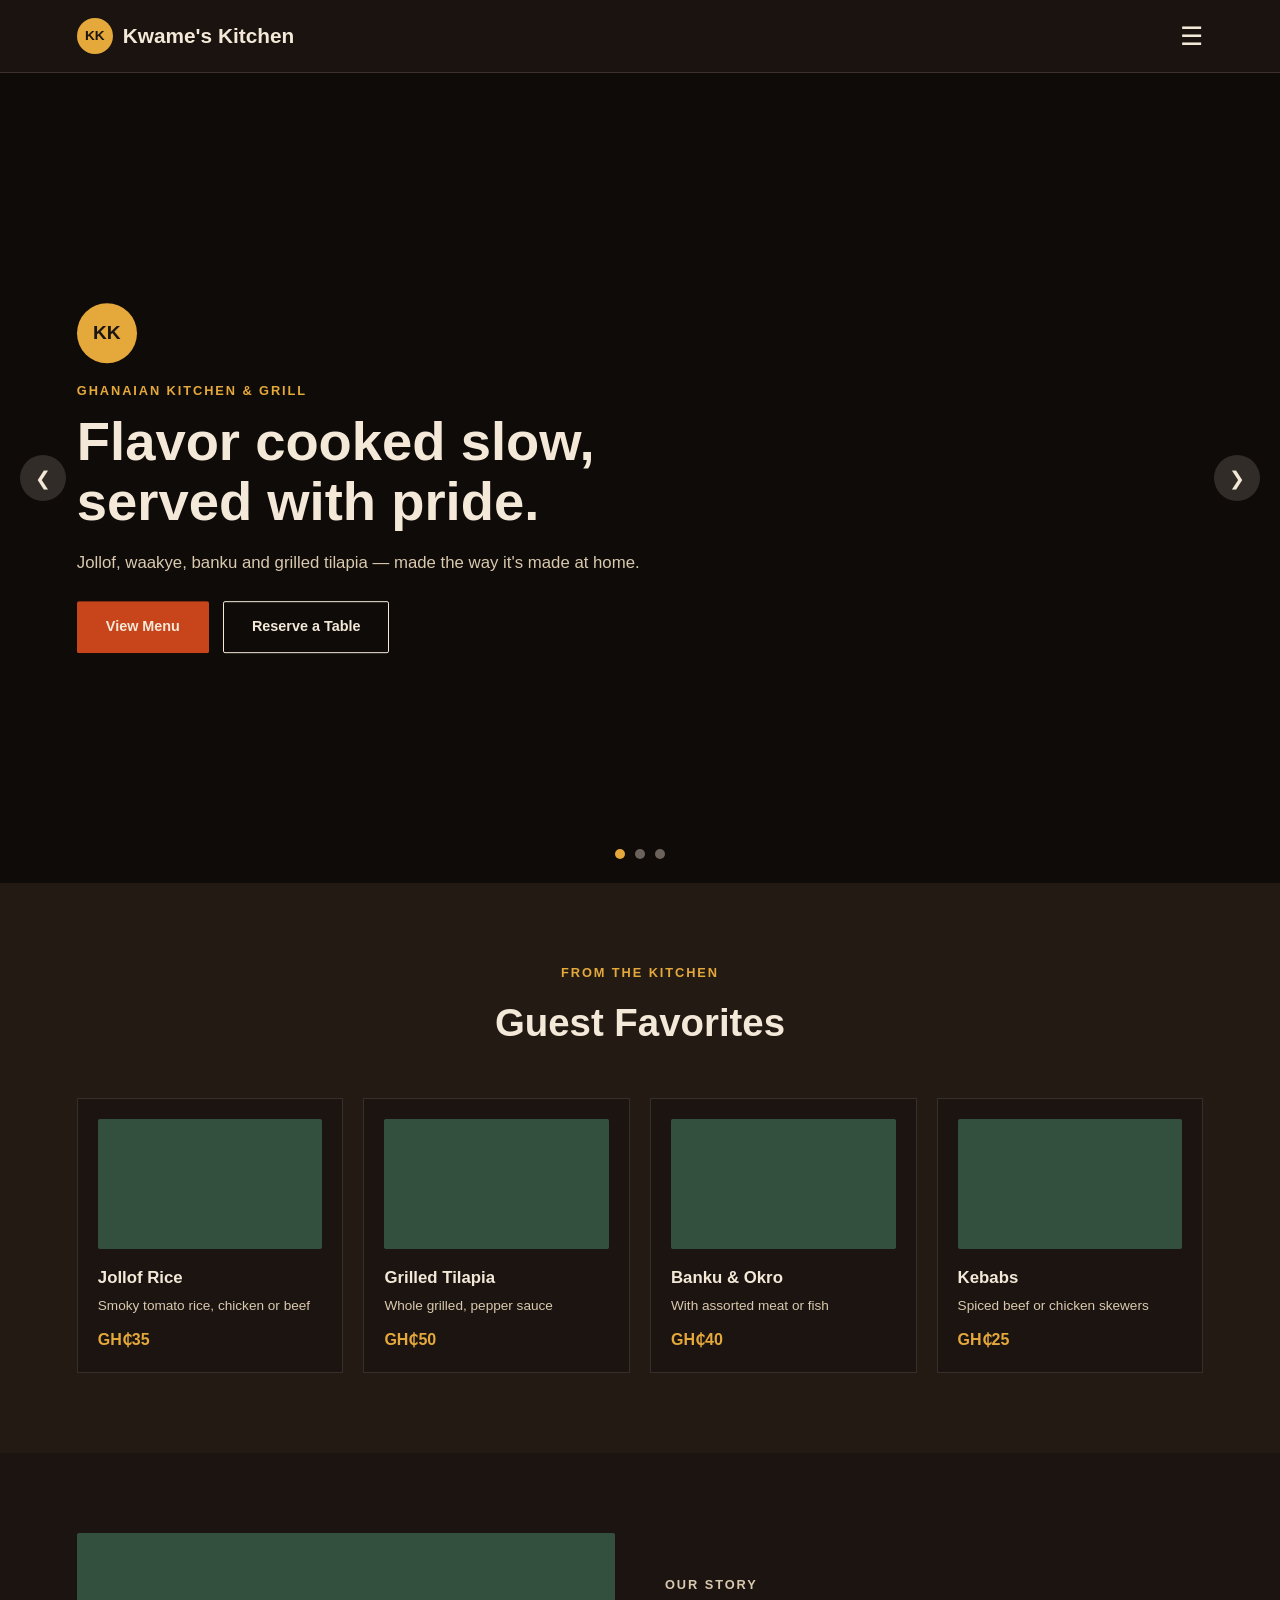
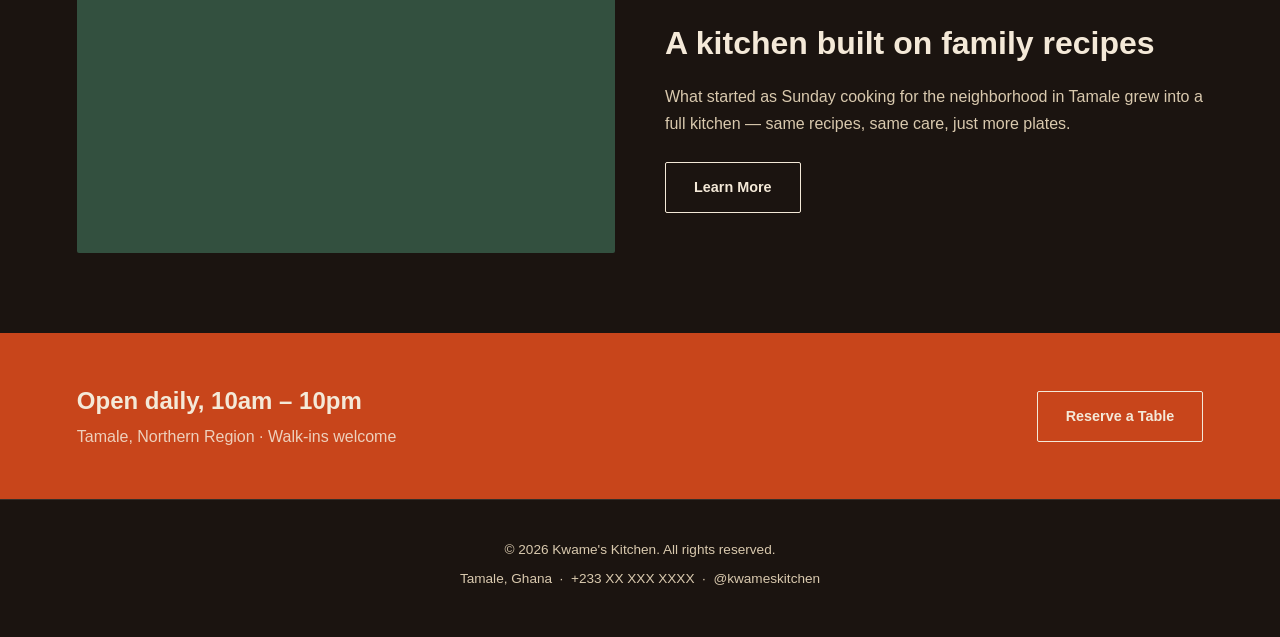
==== index.html @ e0170b15 "Add files via upload" ====
<!DOCTYPE html>
<html lang="en">
<head>
  <meta charset="UTF-8">
  <meta name="viewport" content="width=device-width, initial-scale=1.0">
  <title>Kwame's Kitchen | Home</title>
  <link rel="stylesheet" href="index.css">
</head>
<body>

  <!-- ===== Navbar ===== -->
  <nav class="navbar">
<div class="logo">
  <span class="logo-badge">KK</span>
  Kwame's Kitchen
</div>

    <button class="nav-toggle" id="navToggle" aria-label="Toggle menu">☰</button>

    <ul class="nav-links" id="navLinks">
      <li><a href="index.html" class="active">Home</a></li>
      <li><a href="menu.html">Menu</a></li>
      <li><a href="gallery.html">Gallery</a></li>
      <li><a href="about.html">About</a></li>
      <li><a href="contact.html">Contact</a></li>
    </ul>
  </nav>

  <!-- ===== Hero slider ===== -->
  <section class="hero">

    <!-- Slides -->
    <div class="slider" id="slider">
      <div class="slide active" style="background-image: url('images/hero1.jpg');"></div>
      <div class="slide" style="background-image: url('images/hero2.jpg');"></div>
      <div class="slide" style="background-image: url('images/hero3.jpg');"></div>
    </div>

    <!-- Text content sits on top of the slides -->
   <div class="hero-content">
    <span class="logo-badge hero-badge">KK</span>
    <p class="eyebrow">Ghanaian kitchen &amp; grill</p>
    <h1>Flavor cooked slow, served with pride.</h1>
      <p class="hero-text">Jollof, waakye, banku and grilled tilapia — made the way it's made at home.</p>
      <div class="btn-row">
        <a href="menu.html" class="btn btn-primary">View Menu</a>
        <a href="contact.html" class="btn btn-ghost">Reserve a Table</a>
      </div>
    </div>

    <!-- Prev / Next arrows -->
    <button class="slider-btn prev" id="prevBtn" aria-label="Previous slide">&#10094;</button>
    <button class="slider-btn next" id="nextBtn" aria-label="Next slide">&#10095;</button>

    <!-- Dot indicators -->
    <div class="slider-dots" id="sliderDots">
      <span class="dot active" data-slide="0"></span>
      <span class="dot" data-slide="1"></span>
      <span class="dot" data-slide="2"></span>
    </div>

  </section>

  <!-- ===== Featured dishes ===== -->
  <section class="featured">
    <div class="section-head">
      <p class="eyebrow">From the kitchen</p>
      <h2>Guest Favorites</h2>
    </div>

    <div class="dish-grid">
      <div class="dish-card">
        <div class="dish-thumb" style="background-image: url('images/jollof.jpg');"></div>
        <h3>Jollof Rice</h3>
        <p>Smoky tomato rice, chicken or beef</p>
        <span class="price-tag">GH₵35</span>
      </div>

      <div class="dish-card">
        <div class="dish-thumb" style="background-image: url('images/tilapia.jpg');"></div>
        <h3>Grilled Tilapia</h3>
        <p>Whole grilled, pepper sauce</p>
        <span class="price-tag">GH₵50</span>
      </div>

      <div class="dish-card">
        <div class="dish-thumb" style="background-image: url('images/banku.jpg');"></div>
        <h3>Banku &amp; Okro</h3>
        <p>With assorted meat or fish</p>
        <span class="price-tag">GH₵40</span>
      </div>

      <div class="dish-card">
        <div class="dish-thumb" style="background-image: url('images/kebab.jpg');"></div>
        <h3>Kebabs</h3>
        <p>Spiced beef or chicken skewers</p>
        <span class="price-tag">GH₵25</span>
      </div>
    </div>
  </section>

  <!-- ===== About teaser ===== -->
  <section class="about-teaser">
    <div class="imgblock" style="background-image: url('images/about.jpg');"></div>
    <div class="about-text">
      <p class="eyebrow">Our story</p>
      <h2>A kitchen built on family recipes</h2>
      <p>What started as Sunday cooking for the neighborhood in Tamale grew into a full kitchen — same recipes, same care, just more plates.</p>
      <a href="about.html" class="btn btn-ghost">Learn More</a>
    </div>
  </section>

  <!-- ===== CTA strip ===== -->
  <section class="cta-strip">
    <div>
      <h3>Open daily, 10am – 10pm</h3>
      <p>Tamale, Northern Region · Walk-ins welcome</p>
    </div>
    <a href="contact.html" class="btn btn-ghost">Reserve a Table</a>
  </section>

  <!-- ===== Footer ===== -->
  <footer>
    <p>&copy; 2026 Kwame's Kitchen. All rights reserved.</p>
    <p>Tamale, Ghana &nbsp;·&nbsp; +233 XX XXX XXXX &nbsp;·&nbsp; @kwameskitchen</p>
  </footer>

  <script src="index.js"></script>
</body>
</html>
---- index.css ----
/* ===== Reset & base ===== */
* {
  box-sizing: border-box;
  margin: 0;
  padding: 0;
}

body {
  font-family: 'Segoe UI', Arial, sans-serif;
  background: #1B1410;
  color: #F4E9D8;
  line-height: 1.5;
}

a {
  text-decoration: none;
  color: inherit;
}

ul {
  list-style: none;
}

/* ===== Navbar ===== */
.navbar {
  position: sticky;
  top: 0;
  z-index: 100;
  display: flex;
  align-items: center;
  justify-content: space-between;
  padding: 18px 6%;
  background: rgba(27, 20, 16, 0.95);
  border-bottom: 1px solid rgba(244, 233, 216, 0.15);
}

.logo {
  font-size: 1.3rem;
  font-weight: 700;
}

.nav-toggle {
  background: none;
  border: none;
  color: #F4E9D8;
  font-size: 1.6rem;
  cursor: pointer;
}

.nav-toggle {
  transition: transform 0.2s ease;
}

.nav-toggle.open {
  transform: rotate(90deg);
}


.nav-links {
  display: none;
  position: absolute;
  top: 100%;
  right: 6%;
  width: 200px;
  background: #241A14;
  flex-direction: column;
  border: 1px solid rgba(244, 233, 216, 0.15);
  border-radius: 6px;
  overflow: hidden;
  box-shadow: 0 10px 30px rgba(0,0,0,0.4);
}

.nav-links.show {
  display: flex;
}

.nav-links li {
  border-top: 1px solid rgba(244, 233, 216, 0.1);
}

.nav-links li:first-child {
  border-top: none;
}

.nav-links li a {
  display: block;
  padding: 14px 18px;
  font-weight: 500;
  color: #D9C9AE;
  font-size: 0.9rem;
}

.nav-links li a.active,
.nav-links li a:hover {
  color: #E0562A;
  background: rgba(244, 233, 216, 0.05);
}

/* ===== Hero slider ===== */
.hero {
  position: relative;
  height: 90vh;
  overflow: hidden;
}

.slider {
  position: relative;
  width: 100%;
  height: 100%;
}

.slide {
  position: absolute;
  top: 0;
  left: 0;
  width: 100%;
  height: 100%;
  background-size: cover;
  background-position: center;
  opacity: 0;
  transition: opacity 0.8s ease-in-out;
}

.slide.active {
  opacity: 1;
}

.slide::after {
  content: '';
  position: absolute;
  top: 0; left: 0; right: 0; bottom: 0;
  background: rgba(0, 0, 0, 0.45);
}

.hero-content {
  position: absolute;
  top: 50%;
  left: 6%;
  transform: translateY(-50%);
  max-width: 600px;
  z-index: 10;
}

.eyebrow {
  text-transform: uppercase;
  letter-spacing: 0.15em;
  font-size: 0.8rem;
  color: #E4A83B;
  font-weight: 600;
  margin-bottom: 12px;
}

.hero h1 {
  font-size: clamp(2rem, 6vw, 3.4rem);
  margin-bottom: 18px;
  line-height: 1.1;
}

.hero-text {
  color: #D9C9AE;
  margin-bottom: 26px;
  font-size: 1.05rem;
}

.btn-row {
  display: flex;
  gap: 14px;
  flex-wrap: wrap;
}

.btn {
  padding: 14px 28px;
  font-weight: 600;
  font-size: 0.9rem;
  cursor: pointer;
  border-radius: 2px;
  border: 1.5px solid transparent;
  display: inline-block;
  transition: all 0.25s ease;
}

.btn-primary {
  background: #C8451B;
  color: #F4E9D8;
}

.btn-primary:hover {
  background: #E0562A;
  transform: translateY(-2px) scale(1.03);
  box-shadow: 0 8px 20px rgba(200, 69, 27, 0.35);
}

.btn-ghost {
  border-color: #F4E9D8;
  color: #F4E9D8;
  background: transparent;
}

.btn-ghost:hover {
  background: #F4E9D8;
  color: #1B1410;
  transform: translateY(-2px) scale(1.03);
}


.slider-btn {
  position: absolute;
  top: 50%;
  transform: translateY(-50%);
  background: rgba(244, 233, 216, 0.15);
  border: none;
  color: #F4E9D8;
  font-size: 1.2rem;
  width: 46px;
  height: 46px;
  border-radius: 50%;
  cursor: pointer;
  z-index: 10;
}

.slider-btn:hover {
  background: rgba(244, 233, 216, 0.3);
}

.slider-btn.prev { left: 20px; }
.slider-btn.next { right: 20px; }

.slider-dots {
  position: absolute;
  bottom: 24px;
  left: 50%;
  transform: translateX(-50%);
  display: flex;
  gap: 10px;
  z-index: 10;
}

.dot {
  width: 10px;
  height: 10px;
  border-radius: 50%;
  background: rgba(244, 233, 216, 0.4);
  cursor: pointer;
}

.dot.active {
  background: #E4A83B;
}

.logo {
  display: flex;
  align-items: center;
  gap: 10px;
  font-size: 1.3rem;
  font-weight: 700;
}

.logo-badge {
  width: 36px;
  height: 36px;
  border-radius: 50%;
  background: #E4A83B;
  color: #1B1410;
  display: flex;
  align-items: center;
  justify-content: center;
  font-size: 0.85rem;
  font-weight: 700;
  flex-shrink: 0;
}

.hero-badge {
  width: 60px;
  height: 60px;
  font-size: 1.2rem;
  margin-bottom: 18px;
}


/* ===== Featured dishes ===== */
.featured {
  padding: 80px 6%;
  background: #241A14;
}

.section-head {
  text-align: center;
  margin-bottom: 46px;
}

.section-head h2 {
  font-size: clamp(1.8rem, 4vw, 2.4rem);
  margin-top: 8px;
}

.dish-grid {
  display: grid;
  grid-template-columns: repeat(4, 1fr);
  gap: 20px;
}

.dish-card {
  background: #1B1410;
  border: 1px solid rgba(244, 233, 216, 0.12);
  padding: 20px;
  transition: 0.2s;
}

.dish-card:hover {
  border-color: #E4A83B;
  transform: translateY(-4px);
}

.dish-thumb {
  height: 130px;
  background-size: cover;
  background-position: center;
  background-color: #33503F;
  margin-bottom: 16px;
  border-radius: 2px;
}

.dish-card h3 {
  font-size: 1.05rem;
  margin-bottom: 6px;
}

.dish-card p {
  font-size: 0.85rem;
  color: #D9C9AE;
  margin-bottom: 12px;
}

.price-tag {
  color: #E4A83B;
  font-weight: 700;
}

/* ===== About teaser ===== */
.about-teaser {
  display: grid;
  grid-template-columns: 1fr 1fr;
  gap: 50px;
  align-items: center;
  padding: 80px 6%;
}

.imgblock {
  height: 320px;
  background-size: cover;
  background-position: center;
  background-color: #33503F;
  border-radius: 2px;
}

.about-text h2 {
  font-size: 2rem;
  margin: 10px 0 16px;
}

.about-text p {
  color: #D9C9AE;
  margin-bottom: 24px;
  line-height: 1.7;
}

/* ===== CTA strip ===== */
.cta-strip {
  background: #C8451B;
  display: flex;
  justify-content: space-between;
  align-items: center;
  flex-wrap: wrap;
  gap: 20px;
  padding: 50px 6%;
}

.cta-strip h3 {
  font-size: 1.5rem;
}

.cta-strip p {
  color: rgba(244, 233, 216, 0.85);
  margin-top: 6px;
}

/* ===== Footer ===== */
footer {
  padding: 40px 6%;
  text-align: center;
  font-size: 0.85rem;
  color: #D9C9AE;
  border-top: 1px solid rgba(244, 233, 216, 0.12);
}

footer p {
  margin-bottom: 8px;
}

/* ===== Responsive ===== */
@media (max-width: 900px) {
  .dish-grid {
    grid-template-columns: repeat(2, 1fr);
  }
  .about-teaser {
    grid-template-columns: 1fr;
  }
}

.page-header {
  padding: 70px 6% 40px;
  text-align: center;
  background: #241A14;
}

.page-header h1 {
  font-size: clamp(2rem, 5vw, 3rem);
  margin: 10px 0;
}

.filter-row {
  display: flex;
  gap: 12px;
  justify-content: center;
  flex-wrap: wrap;
  padding: 36px 6% 0;
}

.filter-btn {
  padding: 10px 22px;
  border: 1.5px solid rgba(244, 233, 216, 0.2);
  border-radius: 20px;
  font-size: 0.85rem;
  font-weight: 500;
  color: #D9C9AE;
  cursor: pointer;
  background: transparent;
}

.filter-btn.active {
  background: #E4A83B;
  border-color: #E4A83B;
  color: #1B1410;
}

.menu-grid {
  display: grid;
  grid-template-columns: repeat(3, 1fr);
  gap: 20px;
  padding: 46px 6% 90px;
}

.menu-card {
  border: 1px solid rgba(244, 233, 216, 0.12);
  padding: 24px;
  display: flex;
  justify-content: space-between;
  gap: 14px;
}

.menu-card .tag {
  display: inline-block;
  font-size: 0.68rem;
  text-transform: uppercase;
  color: #496C56;
  font-weight: 600;
  margin-bottom: 8px;
}

.menu-card h3 {
  margin-bottom: 6px;
}

.menu-card p {
  font-size: 0.85rem;
  color: #D9C9AE;
}

@media (max-width: 900px) {
  .menu-grid {
    grid-template-columns: 1fr;
  }
}

/* ===== Gallery ===== */
.gallery-grid {
  display: grid;
  grid-template-columns: repeat(4, 1fr);
  gap: 12px;
  padding: 50px 6% 90px;
}

.gallery-img {
  width: 100%;
  height: 220px;
  object-fit: cover;
  border-radius: 2px;
  cursor: pointer;
  transition: 0.2s;
}

.gallery-img:hover {
  transform: scale(1.03);
  opacity: 0.9;
}

/* ===== Lightbox ===== */
.lightbox {
  display: none;
  position: fixed;
  top: 0;
  left: 0;
  width: 100%;
  height: 100%;
  background: rgba(0, 0, 0, 0.9);
  z-index: 200;
  align-items: center;
  justify-content: center;
}

.lightbox.show {
  display: flex;
}

.lightbox img {
  max-width: 90%;
  max-height: 85vh;
  border-radius: 4px;
}

.lightbox-close {
  position: absolute;
  top: 24px;
  right: 30px;
  background: none;
  border: none;
  color: #F4E9D8;
  font-size: 1.8rem;
  cursor: pointer;
}

@media (max-width: 900px) {
  .gallery-grid {
    grid-template-columns: repeat(2, 1fr);
  }
  .gallery-img {
    height: 160px;
  }
}

/* ===== About page ===== */
.about-page {
  display: grid;
  grid-template-columns: 1.1fr 0.9fr;
  gap: 60px;
  padding: 80px 6%;
  align-items: start;
}

.about-story h1 {
  font-size: clamp(2rem, 4vw, 2.6rem);
  margin-bottom: 22px;
}

.about-story p {
  color: #D9C9AE;
  line-height: 1.8;
  margin-bottom: 18px;
}

/* ===== Info card (shared: About + Contact) ===== */
.info-card {
  background: #241A14;
  border: 1px solid rgba(244, 233, 216, 0.12);
  padding: 30px;
}

.info-card h3 {
  font-size: 0.95rem;
  color: #E4A83B;
  margin-bottom: 14px;
  text-transform: uppercase;
  letter-spacing: 0.05em;
}

.info-card-second {
  margin-top: 26px;
}

.info-row {
  display: flex;
  justify-content: space-between;
  padding: 10px 0;
  border-bottom: 1px solid rgba(244, 233, 216, 0.1);
  font-size: 0.9rem;
  color: #D9C9AE;
}

.info-row:last-child {
  border-bottom: none;
}

/* ===== Contact page ===== */
.contact-page {
  display: grid;
  grid-template-columns: 1fr 1fr;
  gap: 60px;
  padding: 70px 6% 90px;
}

.form-group {
  margin-bottom: 20px;
}

.form-group label {
  display: block;
  font-size: 0.82rem;
  color: #D9C9AE;
  margin-bottom: 8px;
}

.form-group input,
.form-group select {
  width: 100%;
  padding: 13px 14px;
  background: #241A14;
  border: 1px solid rgba(244, 233, 216, 0.15);
  color: #F4E9D8;
  font-family: inherit;
  font-size: 0.92rem;
  border-radius: 2px;
}

.form-group input:focus,
.form-group select:focus {
  outline: none;
  border-color: #E4A83B;
}

/* Red border when a field has an error */
.form-group input.invalid {
  border-color: #C8451B;
}

.error-msg {
  display: block;
  color: #E0562A;
  font-size: 0.78rem;
  margin-top: 6px;
  min-height: 16px;
}

.form-row-2 {
  display: grid;
  grid-template-columns: 1fr 1fr;
  gap: 16px;
}

.form-submit {
  width: 100%;
  text-align: center;
  margin-top: 10px;
}

.form-success {
  display: none;
  margin-top: 16px;
  padding: 14px;
  background: rgba(228, 168, 59, 0.12);
  border: 1px solid #E4A83B;
  color: #E4A83B;
  font-size: 0.88rem;
  border-radius: 2px;
}

.form-success.show {
  display: block;
}

@media (max-width: 900px) {
  .about-page,
  .contact-page {
    grid-template-columns: 1fr;
  }
}
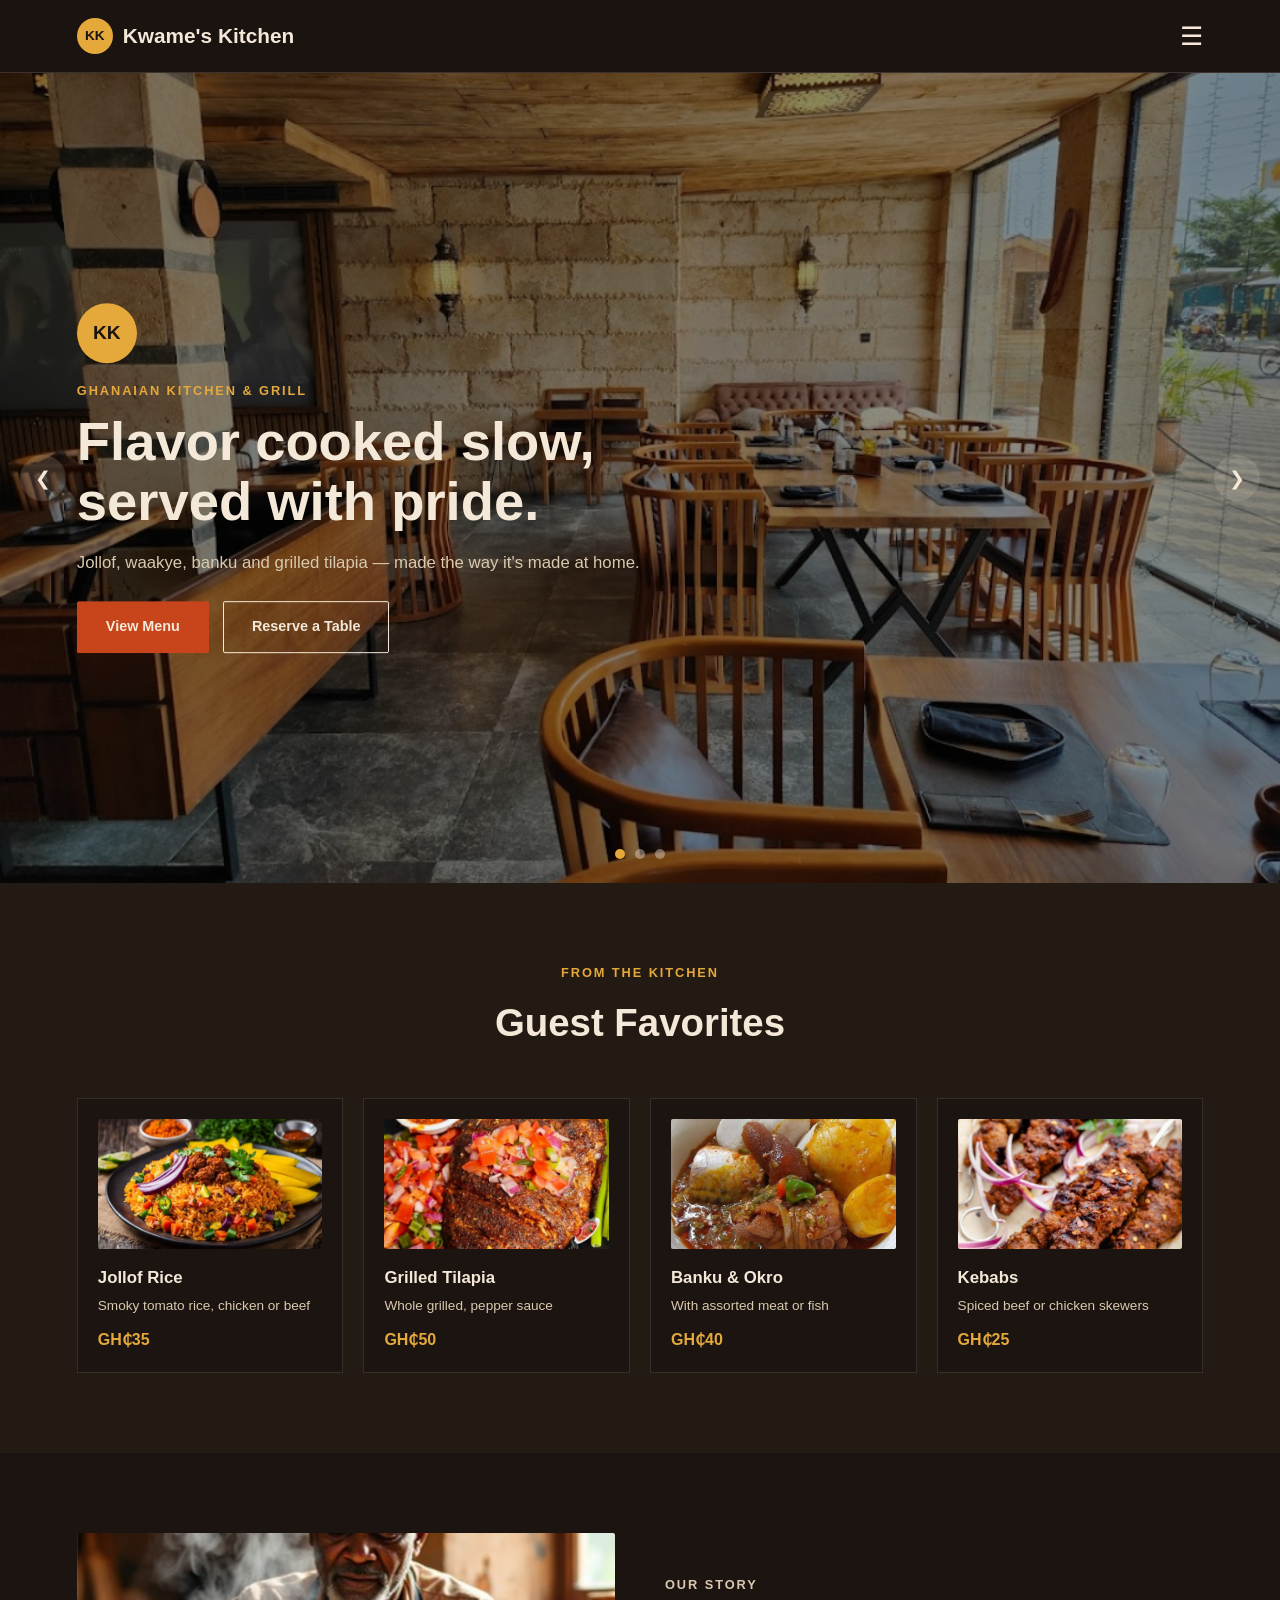
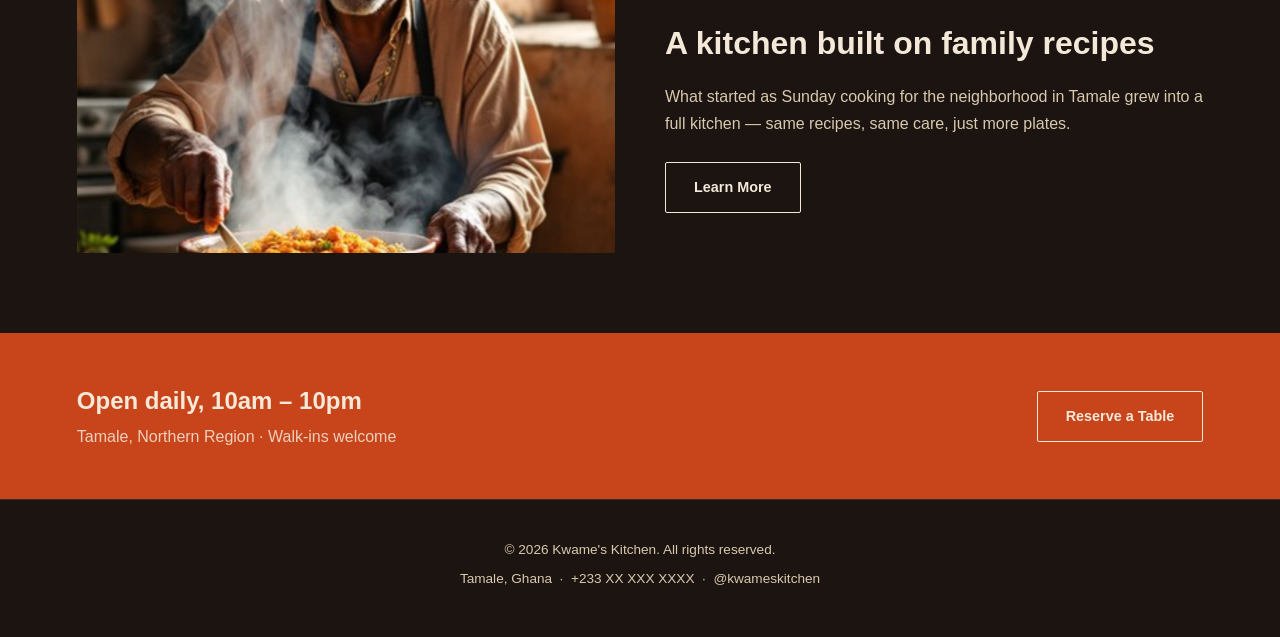
==== commit e3630b3e: "Fix HTML encoding issues in index.html" ====
--- a/index.html
+++ b/index.html
@@ -31,9 +31,9 @@
 
     <!-- Slides -->
     <div class="slider" id="slider">
-      <div class="slide active" style="background-image: url('images/hero1.jpg');"></div>
-      <div class="slide" style="background-image: url('images/hero2.jpg');"></div>
-      <div class="slide" style="background-image: url('images/hero3.jpg');"></div>
+      <div class="slide active" style="background-image: url('hero1.jpg');"></div>
+      <div class="slide" style="background-image: url('hero2.jpg');"></div>
+      <div class="slide" style="background-image: url('hero3.jpg');"></div>
     </div>
 
     <!-- Text content sits on top of the slides -->
@@ -70,28 +70,28 @@
 
     <div class="dish-grid">
       <div class="dish-card">
-        <div class="dish-thumb" style="background-image: url('images/jollof.jpg');"></div>
+        <div class="dish-thumb" style="background-image: url('jollof.jpg');"></div>
         <h3>Jollof Rice</h3>
         <p>Smoky tomato rice, chicken or beef</p>
         <span class="price-tag">GH₵35</span>
       </div>
 
       <div class="dish-card">
-        <div class="dish-thumb" style="background-image: url('images/tilapia.jpg');"></div>
+        <div class="dish-thumb" style="background-image: url('tilapia.jpg');"></div>
         <h3>Grilled Tilapia</h3>
         <p>Whole grilled, pepper sauce</p>
         <span class="price-tag">GH₵50</span>
       </div>
 
       <div class="dish-card">
-        <div class="dish-thumb" style="background-image: url('images/banku.jpg');"></div>
+        <div class="dish-thumb" style="background-image: url('banku.jpg');"></div>
         <h3>Banku &amp; Okro</h3>
         <p>With assorted meat or fish</p>
         <span class="price-tag">GH₵40</span>
       </div>
 
       <div class="dish-card">
-        <div class="dish-thumb" style="background-image: url('images/kebab.jpg');"></div>
+        <div class="dish-thumb" style="background-image: url('kebab.jpg');"></div>
         <h3>Kebabs</h3>
         <p>Spiced beef or chicken skewers</p>
         <span class="price-tag">GH₵25</span>
@@ -101,7 +101,7 @@
 
   <!-- ===== About teaser ===== -->
   <section class="about-teaser">
-    <div class="imgblock" style="background-image: url('images/about.jpg');"></div>
+    <div class="imgblock" style="background-image: url('about.jpg');"></div>
     <div class="about-text">
       <p class="eyebrow">Our story</p>
       <h2>A kitchen built on family recipes</h2>
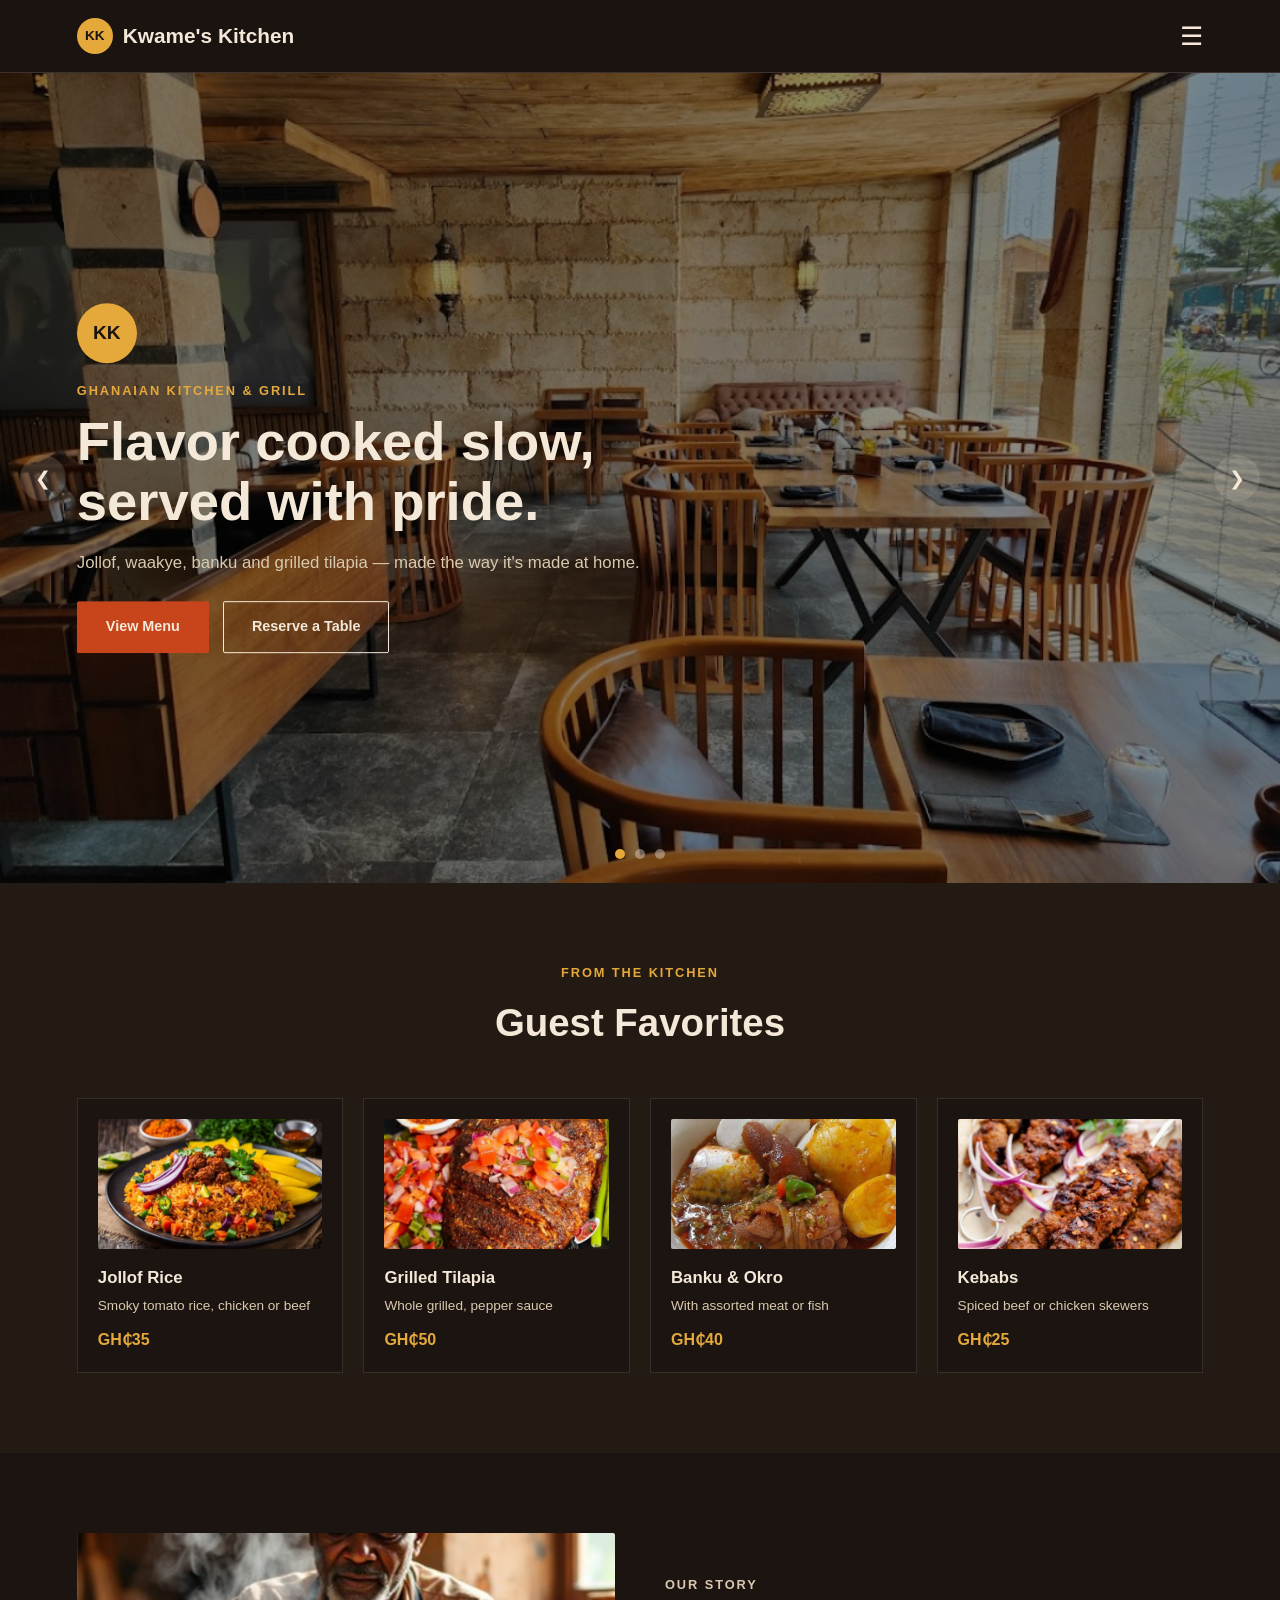
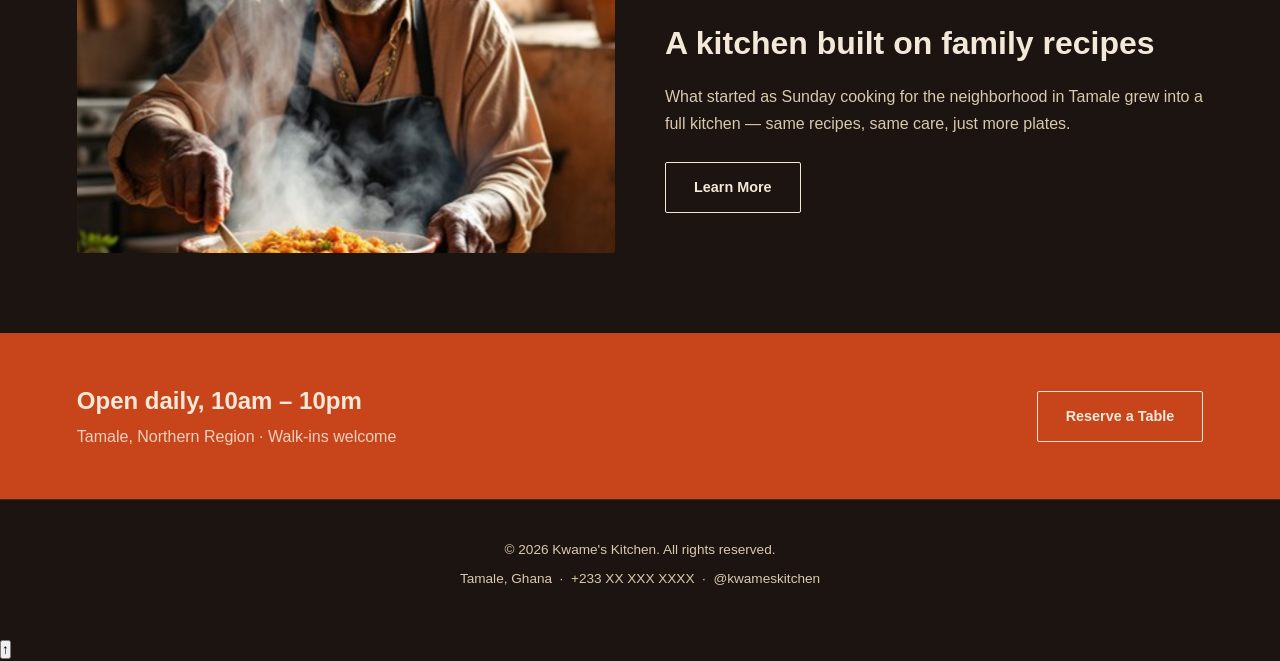
==== commit 55722ad0: "Add back-to-top button to index.html Added a back-to-top button for improved navigation." ====
--- a/index.html
+++ b/index.html
@@ -4,7 +4,11 @@
   <meta charset="UTF-8">
   <meta name="viewport" content="width=device-width, initial-scale=1.0">
   <title>Kwame's Kitchen | Home</title>
+  <meta name="description" content="Kwame's Kitchen — authentic Ghanaian food in Tamale. 
+  Jollof, waakye, banku, grilled tilapia and more, made fresh daily.">
   <link rel="stylesheet" href="index.css">
+  <link rel="icon" href="data:image/svg+xml,<svg xmlns=%22http://www.w3.org/2000/svg%22
+  viewBox=%220 0 100 100%22><text y=%22.9em%22 font-size=%2290%22>🍲</text></svg>">
 </head>
 <body>
 
@@ -126,5 +130,6 @@
   </footer>
 
   <script src="index.js"></script>
+  <button id="backToTop" aria-label="Back to top">&#8593;</button>
 </body>
 </html>
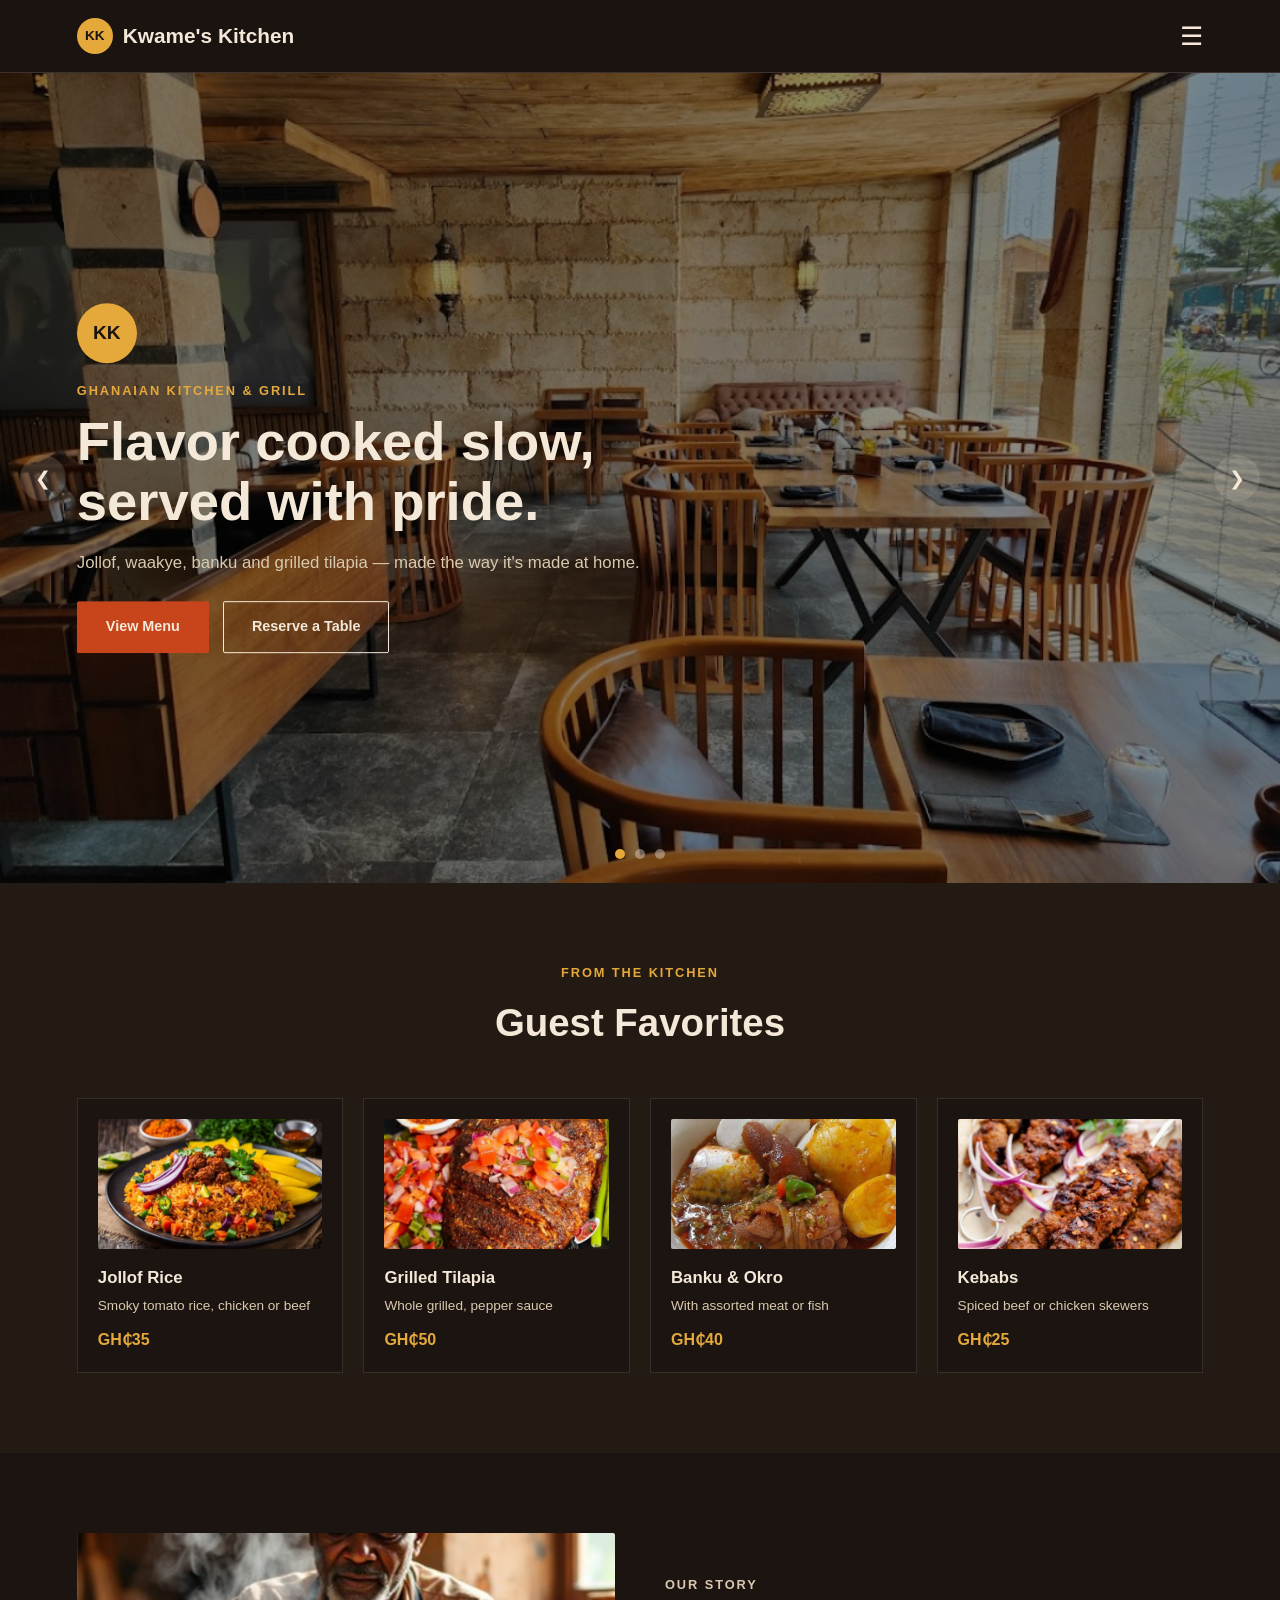
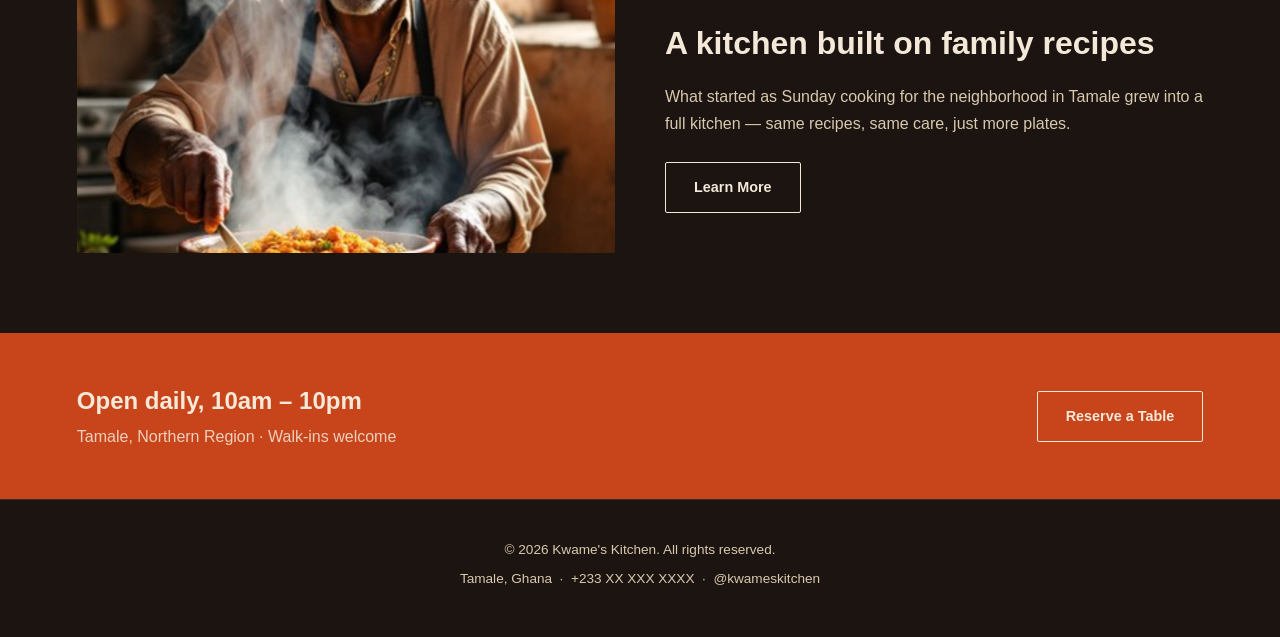
==== commit bf90c15d: "Update index.html" ====
--- a/index.html
+++ b/index.html
@@ -129,7 +129,7 @@
     <p>Tamale, Ghana &nbsp;·&nbsp; +233 XX XXX XXXX &nbsp;·&nbsp; @kwameskitchen</p>
   </footer>
 
+  <button id="backToTop" aria-label="Back to top">&#8593;</button>
   <script src="index.js"></script>
-  <button id="backToTop" aria-label="Back to top">&#8593;</button>
 </body>
 </html>
--- a/index.css
+++ b/index.css
@@ -684,3 +684,31 @@
   }
 }
 
+#backToTop {
+  position: fixed;
+  bottom: 30px;
+  right: 30px;
+  width: 46px;
+  height: 46px;
+  border-radius: 50%;
+  background: #C8451B;
+  color: #F4E9D8;
+  border: none;
+  font-size: 1.3rem;
+  cursor: pointer;
+  display: none;
+  align-items: center;
+  justify-content: center;
+  z-index: 150;
+  transition: 0.2s;
+}
+
+#backToTop.show {
+  display: flex;
+}
+
+#backToTop:hover {
+  background: #E0562A;
+  transform: translateY(-3px);
+}
+
